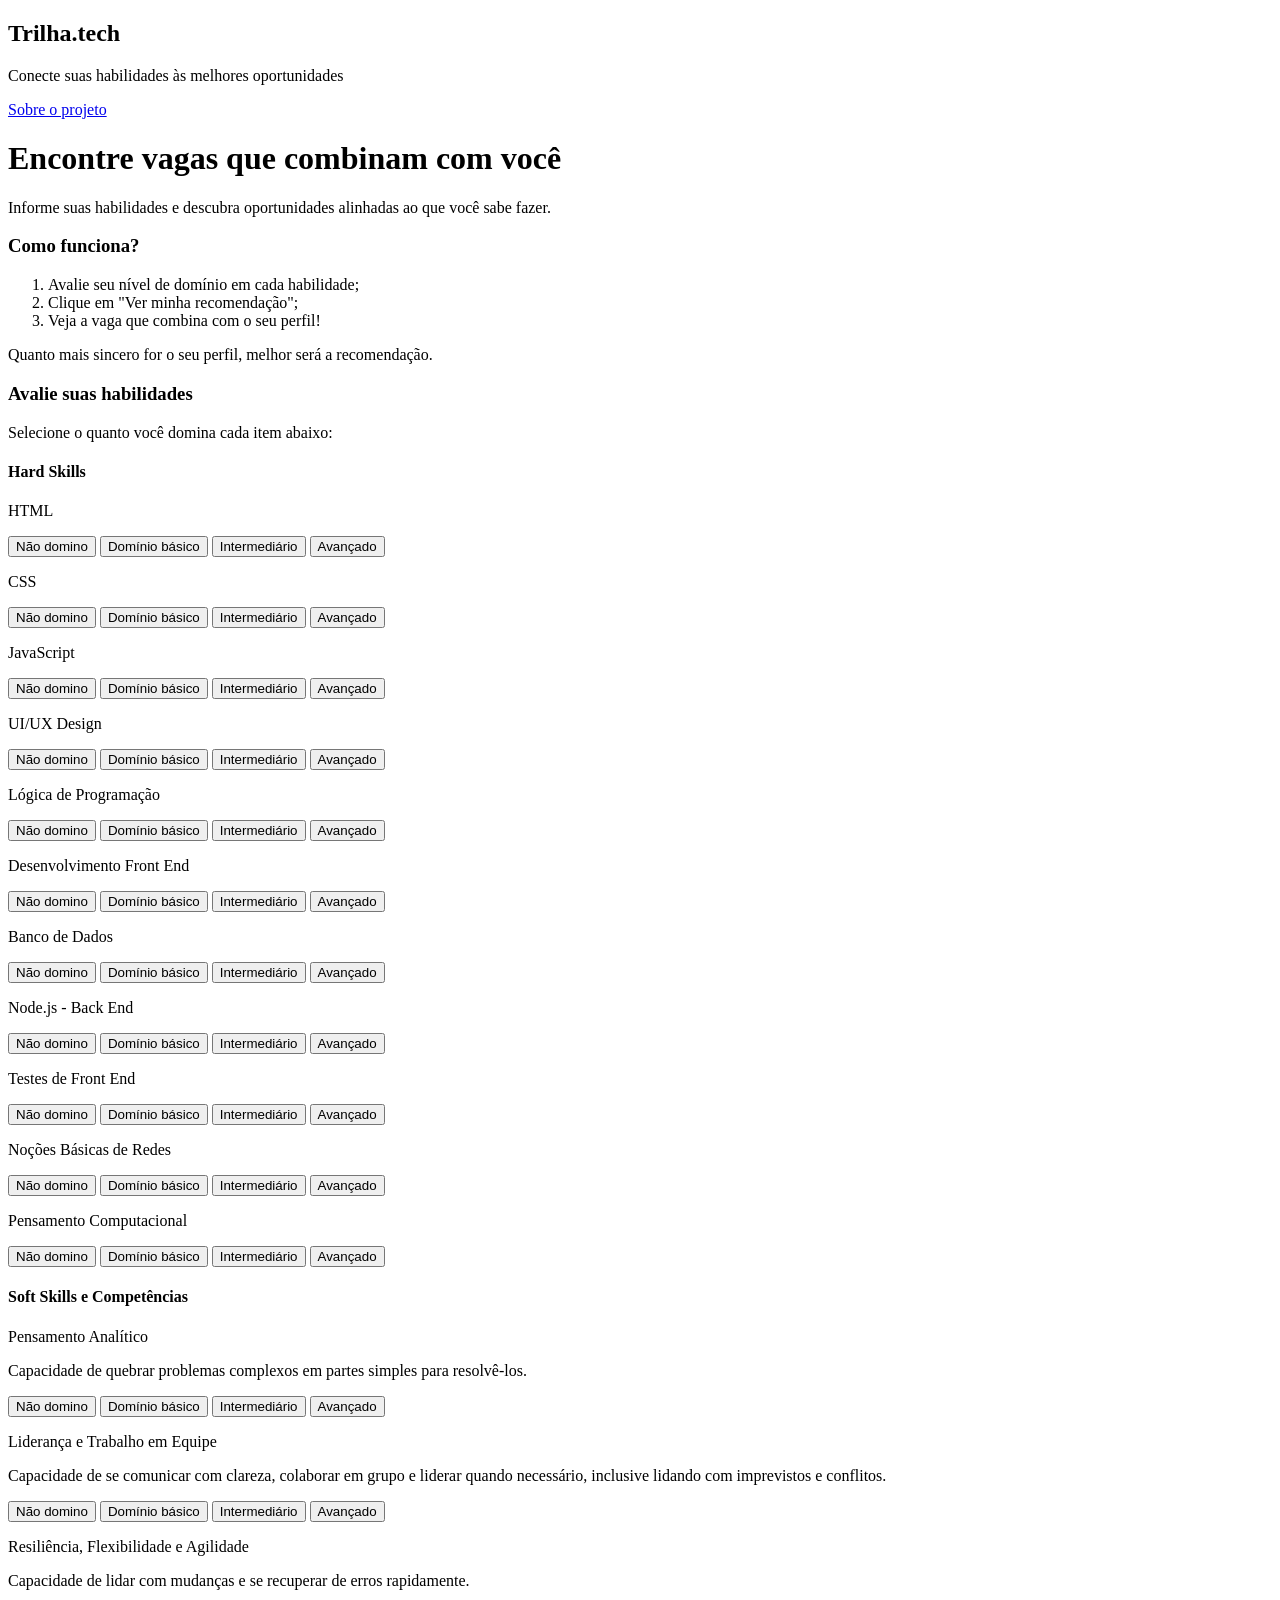
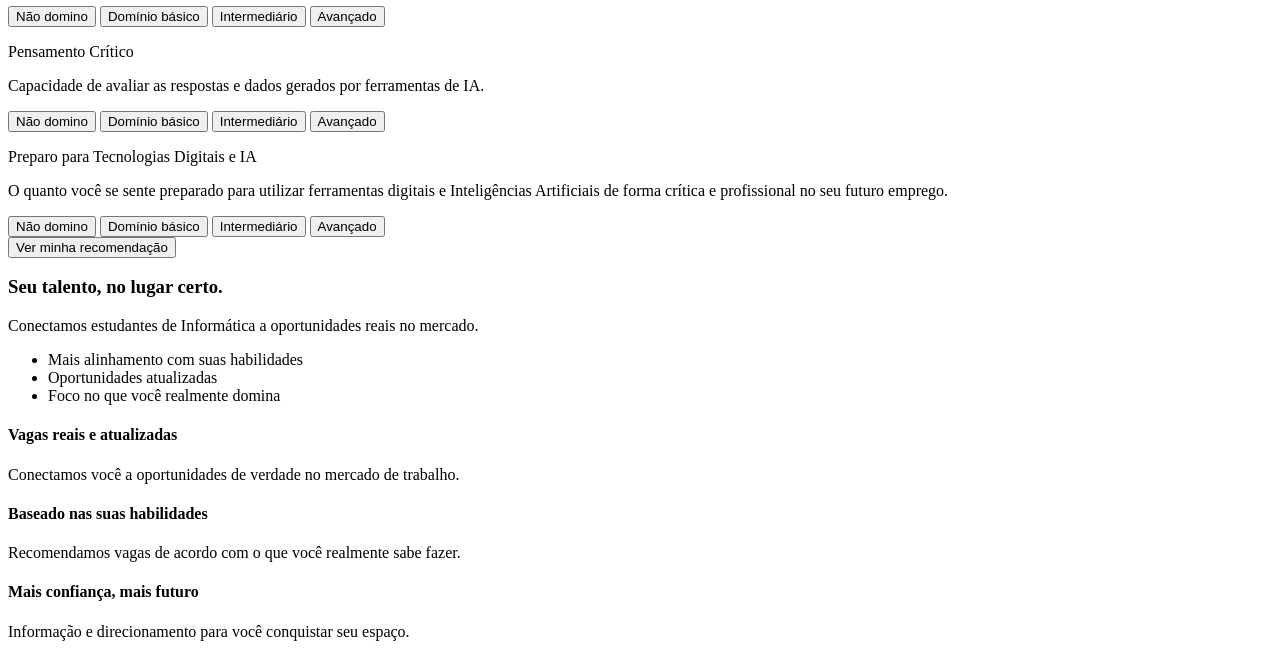
==== Projeto direcionamento de vagas/index.html @ 267cd9a7 "Estruturação da Página Web (Produto da Pesquisa)" ====
<!DOCTYPE html>
<html lang="pt-br">
<head>
  <meta charset="UTF-8">
  <meta name="viewport" content="width=device-width, initial-scale=1.0">
  <title>Trilha.tech - Encontre vagas que combinam com você</title>

  <!-- Fonte importada do Google Fonts (Poppins), usada em toda a página -->
  <link rel="preconnect" href="https://fonts.googleapis.com">
  <link href="https://fonts.googleapis.com/css2?family=Poppins:wght@400;500;600;700&display=swap" rel="stylesheet">

  <link rel="stylesheet" href="style.css">
</head>
<body>

  <!-- ===================== CABEÇALHO ===================== -->
  <header class="header">
    <div class="logo-area">
      <!-- IMAGEM: logo do Trilha.tech (ícone) vai aqui -->
      <div class="logo-placeholder"></div>
      <div class="logo-text">
        <h2 class="logo-title">Trilha.tech</h2>
        <p class="logo-subtitle">Conecte suas habilidades às melhores oportunidades</p>
      </div>
    </div>
    <a href="#" class="sobre-link">Sobre o projeto</a>
  </header>

  <!--
    ===================== CONTEÚDO PRINCIPAL =====================
    Todos os blocos abaixo (texto do hero, ilustração, "como funciona",
    card de habilidades e card lateral) ficam dentro do MESMO container
    flexível. Isso é o que permite reorganizar a posição de cada um
    (via CSS "order") separadamente para desktop, tablet e celular,
    sem precisar duplicar o HTML.
  -->
  <div class="conteudo-principal">

    <div class="hero-texto">
      <h1>Encontre vagas que <span class="destaque">combinam com você</span></h1>
      <p>Informe suas habilidades e descubra oportunidades alinhadas ao que você sabe fazer.</p>
    </div>

    <div class="hero-imagem">
      <!-- IMAGEM: ilustração principal (notebook + lupa) vai aqui -->
    </div>

    <div class="como-funciona">
      <h3>Como funciona?</h3>
      <ol>
        <li>Avalie seu nível de domínio em cada habilidade;</li>
        <li>Clique em "Ver minha recomendação";</li>
        <li>Veja a vaga que combina com o seu perfil!</li>
      </ol>
      <p class="como-funciona-dica">Quanto mais sincero for o seu perfil, melhor será a recomendação.</p>
    </div>

    <!-- Cartão grande com os formulários (fica fixo, só a lista de itens rola) -->
    <div class="skills-card">

      <!-- Cabeçalho do cartão: não rola -->
      <div class="skills-card-header">
        <h3>Avalie suas habilidades</h3>
        <p>Selecione o quanto você domina cada item abaixo:</p>
      </div>

      <!-- Lista de habilidades: essa área rola internamente -->
      <div class="skills-lista">

        <!-- ---------- HARD SKILLS ---------- -->
        <h4 class="grupo-titulo">Hard Skills</h4>

        <div class="skill-item">
          <p class="skill-nome">HTML</p>
          <div class="opcoes">
            <button class="opcao">Não domino</button>
            <button class="opcao">Domínio básico</button>
            <button class="opcao">Intermediário</button>
            <button class="opcao">Avançado</button>
          </div>
        </div>

        <div class="skill-item">
          <p class="skill-nome">CSS</p>
          <div class="opcoes">
            <button class="opcao">Não domino</button>
            <button class="opcao">Domínio básico</button>
            <button class="opcao">Intermediário</button>
            <button class="opcao">Avançado</button>
          </div>
        </div>

        <div class="skill-item">
          <p class="skill-nome">JavaScript</p>
          <div class="opcoes">
            <button class="opcao">Não domino</button>
            <button class="opcao">Domínio básico</button>
            <button class="opcao">Intermediário</button>
            <button class="opcao">Avançado</button>
          </div>
        </div>

        <div class="skill-item">
          <p class="skill-nome">UI/UX Design</p>
          <div class="opcoes">
            <button class="opcao">Não domino</button>
            <button class="opcao">Domínio básico</button>
            <button class="opcao">Intermediário</button>
            <button class="opcao">Avançado</button>
          </div>
        </div>

        <div class="skill-item">
          <p class="skill-nome">Lógica de Programação</p>
          <div class="opcoes">
            <button class="opcao">Não domino</button>
            <button class="opcao">Domínio básico</button>
            <button class="opcao">Intermediário</button>
            <button class="opcao">Avançado</button>
          </div>
        </div>

        <div class="skill-item">
          <p class="skill-nome">Desenvolvimento Front End</p>
          <div class="opcoes">
            <button class="opcao">Não domino</button>
            <button class="opcao">Domínio básico</button>
            <button class="opcao">Intermediário</button>
            <button class="opcao">Avançado</button>
          </div>
        </div>

        <div class="skill-item">
          <p class="skill-nome">Banco de Dados</p>
          <div class="opcoes">
            <button class="opcao">Não domino</button>
            <button class="opcao">Domínio básico</button>
            <button class="opcao">Intermediário</button>
            <button class="opcao">Avançado</button>
          </div>
        </div>

        <div class="skill-item">
          <p class="skill-nome">Node.js - Back End</p>
          <div class="opcoes">
            <button class="opcao">Não domino</button>
            <button class="opcao">Domínio básico</button>
            <button class="opcao">Intermediário</button>
            <button class="opcao">Avançado</button>
          </div>
        </div>

        <div class="skill-item">
          <p class="skill-nome">Testes de Front End</p>
          <div class="opcoes">
            <button class="opcao">Não domino</button>
            <button class="opcao">Domínio básico</button>
            <button class="opcao">Intermediário</button>
            <button class="opcao">Avançado</button>
          </div>
        </div>

        <div class="skill-item">
          <p class="skill-nome">Noções Básicas de Redes</p>
          <div class="opcoes">
            <button class="opcao">Não domino</button>
            <button class="opcao">Domínio básico</button>
            <button class="opcao">Intermediário</button>
            <button class="opcao">Avançado</button>
          </div>
        </div>

        <div class="skill-item">
          <p class="skill-nome">Pensamento Computacional</p>
          <div class="opcoes">
            <button class="opcao">Não domino</button>
            <button class="opcao">Domínio básico</button>
            <button class="opcao">Intermediário</button>
            <button class="opcao">Avançado</button>
          </div>
        </div>

        <!-- ---------- SOFT SKILLS / COMPETÊNCIAS ---------- -->
        <h4 class="grupo-titulo">Soft Skills e Competências</h4>

        <div class="skill-item">
          <p class="skill-nome">Pensamento Analítico</p>
          <p class="skill-descricao">Capacidade de quebrar problemas complexos em partes simples para resolvê-los.</p>
          <div class="opcoes">
            <button class="opcao">Não domino</button>
            <button class="opcao">Domínio básico</button>
            <button class="opcao">Intermediário</button>
            <button class="opcao">Avançado</button>
          </div>
        </div>

        <div class="skill-item">
          <p class="skill-nome">Liderança e Trabalho em Equipe</p>
          <p class="skill-descricao">Capacidade de se comunicar com clareza, colaborar em grupo e liderar quando necessário, inclusive lidando com imprevistos e conflitos.</p>
          <div class="opcoes">
            <button class="opcao">Não domino</button>
            <button class="opcao">Domínio básico</button>
            <button class="opcao">Intermediário</button>
            <button class="opcao">Avançado</button>
          </div>
        </div>

        <div class="skill-item">
          <p class="skill-nome">Resiliência, Flexibilidade e Agilidade</p>
          <p class="skill-descricao">Capacidade de lidar com mudanças e se recuperar de erros rapidamente.</p>
          <div class="opcoes">
            <button class="opcao">Não domino</button>
            <button class="opcao">Domínio básico</button>
            <button class="opcao">Intermediário</button>
            <button class="opcao">Avançado</button>
          </div>
        </div>

        <div class="skill-item">
          <p class="skill-nome">Pensamento Crítico</p>
          <p class="skill-descricao">Capacidade de avaliar as respostas e dados gerados por ferramentas de IA.</p>
          <div class="opcoes">
            <button class="opcao">Não domino</button>
            <button class="opcao">Domínio básico</button>
            <button class="opcao">Intermediário</button>
            <button class="opcao">Avançado</button>
          </div>
        </div>

        <div class="skill-item">
          <p class="skill-nome">Preparo para Tecnologias Digitais e IA</p>
          <p class="skill-descricao">O quanto você se sente preparado para utilizar ferramentas digitais e Inteligências Artificiais de forma crítica e profissional no seu futuro emprego.</p>
          <div class="opcoes">
            <button class="opcao">Não domino</button>
            <button class="opcao">Domínio básico</button>
            <button class="opcao">Intermediário</button>
            <button class="opcao">Avançado</button>
          </div>
        </div>

      </div>
      <!-- fim da lista rolável -->

      <!-- Rodapé do cartão: não rola, fica sempre visível -->
      <div class="skills-card-footer">
        <button class="botao-principal">Ver minha recomendação</button>
      </div>

    </div>
    <!-- fim do skills-card -->

    <!-- Cartão lateral (fica ao lado do formulário) -->
    <div class="destaque-lateral">
      <!-- IMAGEM: ícone de alvo/foguete vai aqui -->
      <div class="icone-placeholder"></div>
      <h3>Seu talento, no lugar certo.</h3>
      <p>Conectamos estudantes de Informática a oportunidades reais no mercado.</p>
      <ul class="lista-check">
        <li>Mais alinhamento com suas habilidades</li>
        <li>Oportunidades atualizadas</li>
        <li>Foco no que você realmente domina</li>
      </ul>
    </div>

  </div>
  <!-- fim do conteúdo principal -->

  <!-- ===================== SEÇÕES DE RODAPÉ (edite os textos como quiser) ===================== -->
  <section class="informacoes">

    <div class="info-item">
      <!-- IMAGEM: ícone de maleta/vaga vai aqui -->
      <div class="icone-placeholder"></div>
      <h4>Vagas reais e atualizadas</h4>
      <p>Conectamos você a oportunidades de verdade no mercado de trabalho.</p>
    </div>

    <div class="info-item">
      <!-- IMAGEM: ícone de alvo vai aqui -->
      <div class="icone-placeholder"></div>
      <h4>Baseado nas suas habilidades</h4>
      <p>Recomendamos vagas de acordo com o que você realmente sabe fazer.</p>
    </div>

    <div class="info-item">
      <!-- IMAGEM: ícone de gráfico/crescimento vai aqui -->
      <div class="icone-placeholder"></div>
      <h4>Mais confiança, mais futuro</h4>
      <p>Informação e direcionamento para você conquistar seu espaço.</p>
    </div>

  </section>

</body>
</html>
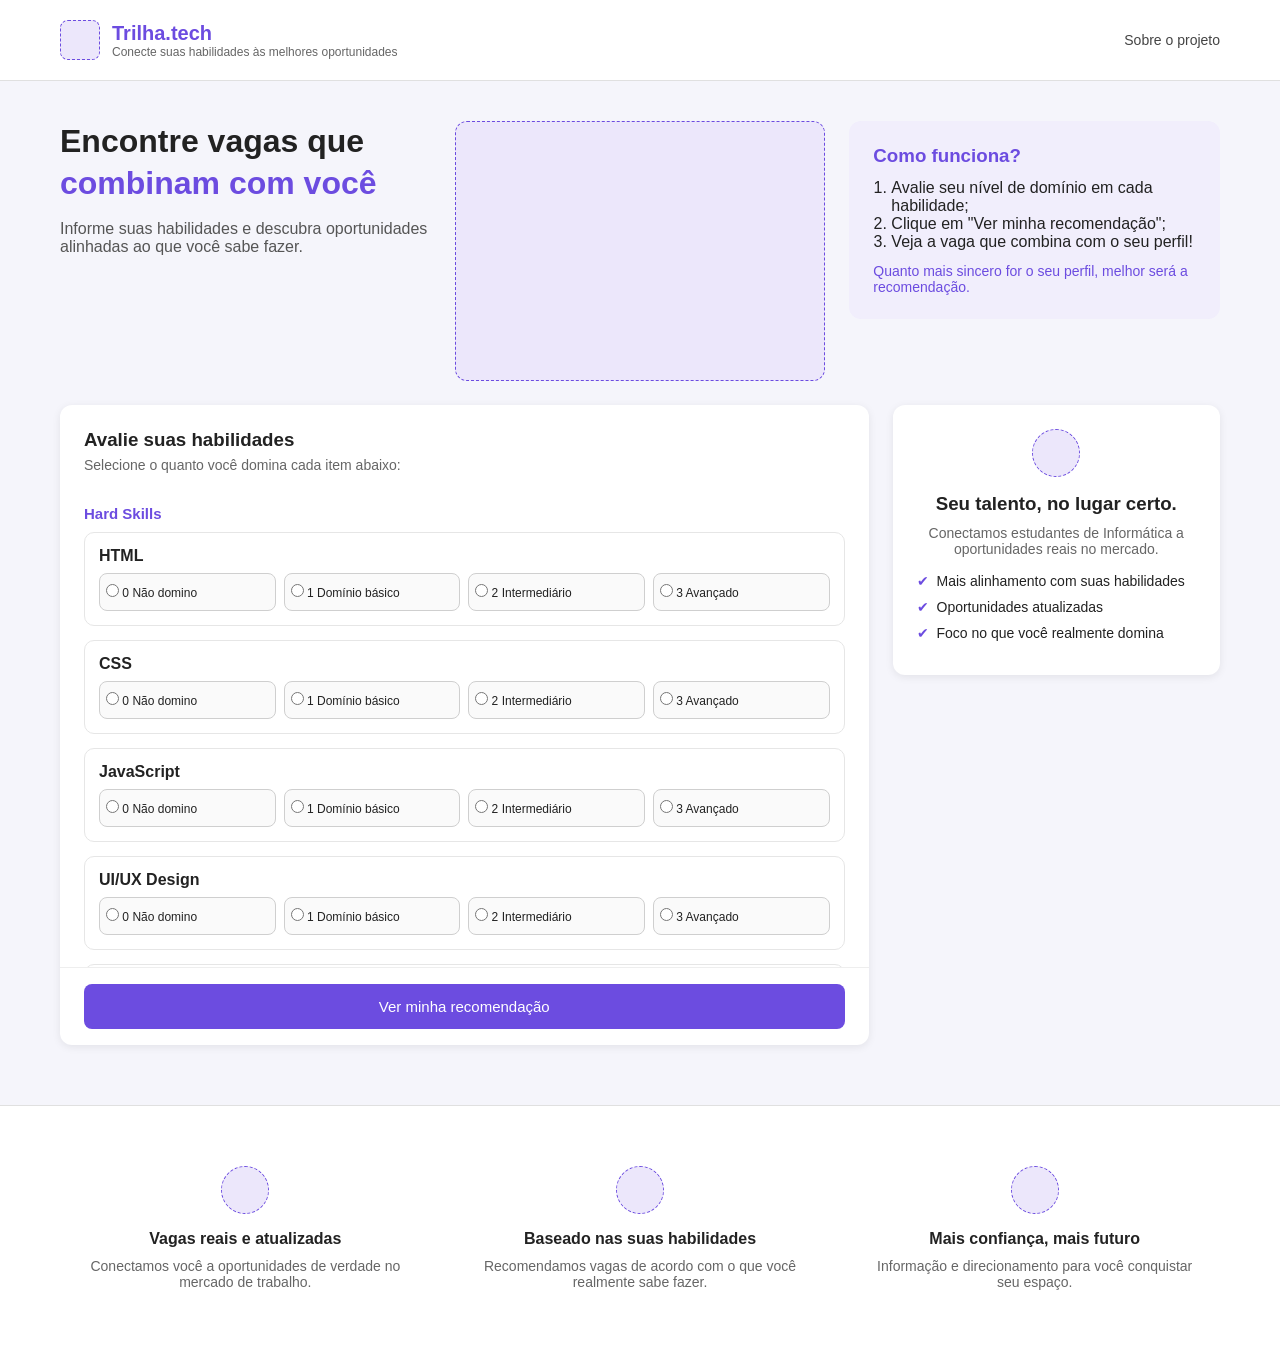
==== commit 6bbf69bb: "Atualização do escopo da página (index.html)" ====
--- a/Projeto direcionamento de vagas/index.html
+++ b/Projeto direcionamento de vagas/index.html
@@ -65,7 +65,7 @@
       </div>
 
       <!-- Lista de habilidades: essa área rola internamente -->
-      <div class="skills-lista">
+      <div class="skills-lista" id="skills-lista">
 
         <!-- ---------- HARD SKILLS ---------- -->
         <h4 class="grupo-titulo">Hard Skills</h4>
@@ -73,110 +73,286 @@
         <div class="skill-item">
           <p class="skill-nome">HTML</p>
           <div class="opcoes">
-            <button class="opcao">Não domino</button>
-            <button class="opcao">Domínio básico</button>
-            <button class="opcao">Intermediário</button>
-            <button class="opcao">Avançado</button>
+            <label class="opcao">
+              <input type="radio" name="skill-1-html" value="0">
+              <span class="opcao-numero">0</span>
+              <span class="opcao-label">Não domino</span>
+            </label>
+            <label class="opcao">
+              <input type="radio" name="skill-1-html" value="1">
+              <span class="opcao-numero">1</span>
+              <span class="opcao-label">Domínio básico</span>
+            </label>
+            <label class="opcao">
+              <input type="radio" name="skill-1-html" value="2">
+              <span class="opcao-numero">2</span>
+              <span class="opcao-label">Intermediário</span>
+            </label>
+            <label class="opcao">
+              <input type="radio" name="skill-1-html" value="3">
+              <span class="opcao-numero">3</span>
+              <span class="opcao-label">Avançado</span>
+            </label>
           </div>
         </div>
 
         <div class="skill-item">
           <p class="skill-nome">CSS</p>
           <div class="opcoes">
-            <button class="opcao">Não domino</button>
-            <button class="opcao">Domínio básico</button>
-            <button class="opcao">Intermediário</button>
-            <button class="opcao">Avançado</button>
+            <label class="opcao">
+              <input type="radio" name="skill-2-css" value="0">
+              <span class="opcao-numero">0</span>
+              <span class="opcao-label">Não domino</span>
+            </label>
+            <label class="opcao">
+              <input type="radio" name="skill-2-css" value="1">
+              <span class="opcao-numero">1</span>
+              <span class="opcao-label">Domínio básico</span>
+            </label>
+            <label class="opcao">
+              <input type="radio" name="skill-2-css" value="2">
+              <span class="opcao-numero">2</span>
+              <span class="opcao-label">Intermediário</span>
+            </label>
+            <label class="opcao">
+              <input type="radio" name="skill-2-css" value="3">
+              <span class="opcao-numero">3</span>
+              <span class="opcao-label">Avançado</span>
+            </label>
           </div>
         </div>
 
         <div class="skill-item">
           <p class="skill-nome">JavaScript</p>
           <div class="opcoes">
-            <button class="opcao">Não domino</button>
-            <button class="opcao">Domínio básico</button>
-            <button class="opcao">Intermediário</button>
-            <button class="opcao">Avançado</button>
+            <label class="opcao">
+              <input type="radio" name="skill-3-javascript" value="0">
+              <span class="opcao-numero">0</span>
+              <span class="opcao-label">Não domino</span>
+            </label>
+            <label class="opcao">
+              <input type="radio" name="skill-3-javascript" value="1">
+              <span class="opcao-numero">1</span>
+              <span class="opcao-label">Domínio básico</span>
+            </label>
+            <label class="opcao">
+              <input type="radio" name="skill-3-javascript" value="2">
+              <span class="opcao-numero">2</span>
+              <span class="opcao-label">Intermediário</span>
+            </label>
+            <label class="opcao">
+              <input type="radio" name="skill-3-javascript" value="3">
+              <span class="opcao-numero">3</span>
+              <span class="opcao-label">Avançado</span>
+            </label>
           </div>
         </div>
 
         <div class="skill-item">
           <p class="skill-nome">UI/UX Design</p>
           <div class="opcoes">
-            <button class="opcao">Não domino</button>
-            <button class="opcao">Domínio básico</button>
-            <button class="opcao">Intermediário</button>
-            <button class="opcao">Avançado</button>
+            <label class="opcao">
+              <input type="radio" name="skill-4-ui-ux-design" value="0">
+              <span class="opcao-numero">0</span>
+              <span class="opcao-label">Não domino</span>
+            </label>
+            <label class="opcao">
+              <input type="radio" name="skill-4-ui-ux-design" value="1">
+              <span class="opcao-numero">1</span>
+              <span class="opcao-label">Domínio básico</span>
+            </label>
+            <label class="opcao">
+              <input type="radio" name="skill-4-ui-ux-design" value="2">
+              <span class="opcao-numero">2</span>
+              <span class="opcao-label">Intermediário</span>
+            </label>
+            <label class="opcao">
+              <input type="radio" name="skill-4-ui-ux-design" value="3">
+              <span class="opcao-numero">3</span>
+              <span class="opcao-label">Avançado</span>
+            </label>
           </div>
         </div>
 
         <div class="skill-item">
           <p class="skill-nome">Lógica de Programação</p>
           <div class="opcoes">
-            <button class="opcao">Não domino</button>
-            <button class="opcao">Domínio básico</button>
-            <button class="opcao">Intermediário</button>
-            <button class="opcao">Avançado</button>
+            <label class="opcao">
+              <input type="radio" name="skill-5-l-gica-de-programa-o" value="0">
+              <span class="opcao-numero">0</span>
+              <span class="opcao-label">Não domino</span>
+            </label>
+            <label class="opcao">
+              <input type="radio" name="skill-5-l-gica-de-programa-o" value="1">
+              <span class="opcao-numero">1</span>
+              <span class="opcao-label">Domínio básico</span>
+            </label>
+            <label class="opcao">
+              <input type="radio" name="skill-5-l-gica-de-programa-o" value="2">
+              <span class="opcao-numero">2</span>
+              <span class="opcao-label">Intermediário</span>
+            </label>
+            <label class="opcao">
+              <input type="radio" name="skill-5-l-gica-de-programa-o" value="3">
+              <span class="opcao-numero">3</span>
+              <span class="opcao-label">Avançado</span>
+            </label>
           </div>
         </div>
 
         <div class="skill-item">
           <p class="skill-nome">Desenvolvimento Front End</p>
           <div class="opcoes">
-            <button class="opcao">Não domino</button>
-            <button class="opcao">Domínio básico</button>
-            <button class="opcao">Intermediário</button>
-            <button class="opcao">Avançado</button>
+            <label class="opcao">
+              <input type="radio" name="skill-6-desenvolvimento-front-end" value="0">
+              <span class="opcao-numero">0</span>
+              <span class="opcao-label">Não domino</span>
+            </label>
+            <label class="opcao">
+              <input type="radio" name="skill-6-desenvolvimento-front-end" value="1">
+              <span class="opcao-numero">1</span>
+              <span class="opcao-label">Domínio básico</span>
+            </label>
+            <label class="opcao">
+              <input type="radio" name="skill-6-desenvolvimento-front-end" value="2">
+              <span class="opcao-numero">2</span>
+              <span class="opcao-label">Intermediário</span>
+            </label>
+            <label class="opcao">
+              <input type="radio" name="skill-6-desenvolvimento-front-end" value="3">
+              <span class="opcao-numero">3</span>
+              <span class="opcao-label">Avançado</span>
+            </label>
           </div>
         </div>
 
         <div class="skill-item">
           <p class="skill-nome">Banco de Dados</p>
           <div class="opcoes">
-            <button class="opcao">Não domino</button>
-            <button class="opcao">Domínio básico</button>
-            <button class="opcao">Intermediário</button>
-            <button class="opcao">Avançado</button>
+            <label class="opcao">
+              <input type="radio" name="skill-7-banco-de-dados" value="0">
+              <span class="opcao-numero">0</span>
+              <span class="opcao-label">Não domino</span>
+            </label>
+            <label class="opcao">
+              <input type="radio" name="skill-7-banco-de-dados" value="1">
+              <span class="opcao-numero">1</span>
+              <span class="opcao-label">Domínio básico</span>
+            </label>
+            <label class="opcao">
+              <input type="radio" name="skill-7-banco-de-dados" value="2">
+              <span class="opcao-numero">2</span>
+              <span class="opcao-label">Intermediário</span>
+            </label>
+            <label class="opcao">
+              <input type="radio" name="skill-7-banco-de-dados" value="3">
+              <span class="opcao-numero">3</span>
+              <span class="opcao-label">Avançado</span>
+            </label>
           </div>
         </div>
 
         <div class="skill-item">
           <p class="skill-nome">Node.js - Back End</p>
           <div class="opcoes">
-            <button class="opcao">Não domino</button>
-            <button class="opcao">Domínio básico</button>
-            <button class="opcao">Intermediário</button>
-            <button class="opcao">Avançado</button>
+            <label class="opcao">
+              <input type="radio" name="skill-8-node-js-back-end" value="0">
+              <span class="opcao-numero">0</span>
+              <span class="opcao-label">Não domino</span>
+            </label>
+            <label class="opcao">
+              <input type="radio" name="skill-8-node-js-back-end" value="1">
+              <span class="opcao-numero">1</span>
+              <span class="opcao-label">Domínio básico</span>
+            </label>
+            <label class="opcao">
+              <input type="radio" name="skill-8-node-js-back-end" value="2">
+              <span class="opcao-numero">2</span>
+              <span class="opcao-label">Intermediário</span>
+            </label>
+            <label class="opcao">
+              <input type="radio" name="skill-8-node-js-back-end" value="3">
+              <span class="opcao-numero">3</span>
+              <span class="opcao-label">Avançado</span>
+            </label>
           </div>
         </div>
 
         <div class="skill-item">
           <p class="skill-nome">Testes de Front End</p>
           <div class="opcoes">
-            <button class="opcao">Não domino</button>
-            <button class="opcao">Domínio básico</button>
-            <button class="opcao">Intermediário</button>
-            <button class="opcao">Avançado</button>
+            <label class="opcao">
+              <input type="radio" name="skill-9-testes-de-front-end" value="0">
+              <span class="opcao-numero">0</span>
+              <span class="opcao-label">Não domino</span>
+            </label>
+            <label class="opcao">
+              <input type="radio" name="skill-9-testes-de-front-end" value="1">
+              <span class="opcao-numero">1</span>
+              <span class="opcao-label">Domínio básico</span>
+            </label>
+            <label class="opcao">
+              <input type="radio" name="skill-9-testes-de-front-end" value="2">
+              <span class="opcao-numero">2</span>
+              <span class="opcao-label">Intermediário</span>
+            </label>
+            <label class="opcao">
+              <input type="radio" name="skill-9-testes-de-front-end" value="3">
+              <span class="opcao-numero">3</span>
+              <span class="opcao-label">Avançado</span>
+            </label>
           </div>
         </div>
 
         <div class="skill-item">
           <p class="skill-nome">Noções Básicas de Redes</p>
           <div class="opcoes">
-            <button class="opcao">Não domino</button>
-            <button class="opcao">Domínio básico</button>
-            <button class="opcao">Intermediário</button>
-            <button class="opcao">Avançado</button>
+            <label class="opcao">
+              <input type="radio" name="skill-10-no-es-b-sicas-de-redes" value="0">
+              <span class="opcao-numero">0</span>
+              <span class="opcao-label">Não domino</span>
+            </label>
+            <label class="opcao">
+              <input type="radio" name="skill-10-no-es-b-sicas-de-redes" value="1">
+              <span class="opcao-numero">1</span>
+              <span class="opcao-label">Domínio básico</span>
+            </label>
+            <label class="opcao">
+              <input type="radio" name="skill-10-no-es-b-sicas-de-redes" value="2">
+              <span class="opcao-numero">2</span>
+              <span class="opcao-label">Intermediário</span>
+            </label>
+            <label class="opcao">
+              <input type="radio" name="skill-10-no-es-b-sicas-de-redes" value="3">
+              <span class="opcao-numero">3</span>
+              <span class="opcao-label">Avançado</span>
+            </label>
           </div>
         </div>
 
         <div class="skill-item">
           <p class="skill-nome">Pensamento Computacional</p>
           <div class="opcoes">
-            <button class="opcao">Não domino</button>
-            <button class="opcao">Domínio básico</button>
-            <button class="opcao">Intermediário</button>
-            <button class="opcao">Avançado</button>
+            <label class="opcao">
+              <input type="radio" name="skill-11-pensamento-computacional" value="0">
+              <span class="opcao-numero">0</span>
+              <span class="opcao-label">Não domino</span>
+            </label>
+            <label class="opcao">
+              <input type="radio" name="skill-11-pensamento-computacional" value="1">
+              <span class="opcao-numero">1</span>
+              <span class="opcao-label">Domínio básico</span>
+            </label>
+            <label class="opcao">
+              <input type="radio" name="skill-11-pensamento-computacional" value="2">
+              <span class="opcao-numero">2</span>
+              <span class="opcao-label">Intermediário</span>
+            </label>
+            <label class="opcao">
+              <input type="radio" name="skill-11-pensamento-computacional" value="3">
+              <span class="opcao-numero">3</span>
+              <span class="opcao-label">Avançado</span>
+            </label>
           </div>
         </div>
 
@@ -187,10 +363,26 @@
           <p class="skill-nome">Pensamento Analítico</p>
           <p class="skill-descricao">Capacidade de quebrar problemas complexos em partes simples para resolvê-los.</p>
           <div class="opcoes">
-            <button class="opcao">Não domino</button>
-            <button class="opcao">Domínio básico</button>
-            <button class="opcao">Intermediário</button>
-            <button class="opcao">Avançado</button>
+            <label class="opcao">
+              <input type="radio" name="skill-101-pensamento-anal-tico" value="0">
+              <span class="opcao-numero">0</span>
+              <span class="opcao-label">Não domino</span>
+            </label>
+            <label class="opcao">
+              <input type="radio" name="skill-101-pensamento-anal-tico" value="1">
+              <span class="opcao-numero">1</span>
+              <span class="opcao-label">Domínio básico</span>
+            </label>
+            <label class="opcao">
+              <input type="radio" name="skill-101-pensamento-anal-tico" value="2">
+              <span class="opcao-numero">2</span>
+              <span class="opcao-label">Intermediário</span>
+            </label>
+            <label class="opcao">
+              <input type="radio" name="skill-101-pensamento-anal-tico" value="3">
+              <span class="opcao-numero">3</span>
+              <span class="opcao-label">Avançado</span>
+            </label>
           </div>
         </div>
 
@@ -198,10 +390,26 @@
           <p class="skill-nome">Liderança e Trabalho em Equipe</p>
           <p class="skill-descricao">Capacidade de se comunicar com clareza, colaborar em grupo e liderar quando necessário, inclusive lidando com imprevistos e conflitos.</p>
           <div class="opcoes">
-            <button class="opcao">Não domino</button>
-            <button class="opcao">Domínio básico</button>
-            <button class="opcao">Intermediário</button>
-            <button class="opcao">Avançado</button>
+            <label class="opcao">
+              <input type="radio" name="skill-102-lideran-a-e-trabalho-em-equipe" value="0">
+              <span class="opcao-numero">0</span>
+              <span class="opcao-label">Não domino</span>
+            </label>
+            <label class="opcao">
+              <input type="radio" name="skill-102-lideran-a-e-trabalho-em-equipe" value="1">
+              <span class="opcao-numero">1</span>
+              <span class="opcao-label">Domínio básico</span>
+            </label>
+            <label class="opcao">
+              <input type="radio" name="skill-102-lideran-a-e-trabalho-em-equipe" value="2">
+              <span class="opcao-numero">2</span>
+              <span class="opcao-label">Intermediário</span>
+            </label>
+            <label class="opcao">
+              <input type="radio" name="skill-102-lideran-a-e-trabalho-em-equipe" value="3">
+              <span class="opcao-numero">3</span>
+              <span class="opcao-label">Avançado</span>
+            </label>
           </div>
         </div>
 
@@ -209,10 +417,26 @@
           <p class="skill-nome">Resiliência, Flexibilidade e Agilidade</p>
           <p class="skill-descricao">Capacidade de lidar com mudanças e se recuperar de erros rapidamente.</p>
           <div class="opcoes">
-            <button class="opcao">Não domino</button>
-            <button class="opcao">Domínio básico</button>
-            <button class="opcao">Intermediário</button>
-            <button class="opcao">Avançado</button>
+            <label class="opcao">
+              <input type="radio" name="skill-103-resili-ncia-flexibilidade-e-agilidade" value="0">
+              <span class="opcao-numero">0</span>
+              <span class="opcao-label">Não domino</span>
+            </label>
+            <label class="opcao">
+              <input type="radio" name="skill-103-resili-ncia-flexibilidade-e-agilidade" value="1">
+              <span class="opcao-numero">1</span>
+              <span class="opcao-label">Domínio básico</span>
+            </label>
+            <label class="opcao">
+              <input type="radio" name="skill-103-resili-ncia-flexibilidade-e-agilidade" value="2">
+              <span class="opcao-numero">2</span>
+              <span class="opcao-label">Intermediário</span>
+            </label>
+            <label class="opcao">
+              <input type="radio" name="skill-103-resili-ncia-flexibilidade-e-agilidade" value="3">
+              <span class="opcao-numero">3</span>
+              <span class="opcao-label">Avançado</span>
+            </label>
           </div>
         </div>
 
@@ -220,10 +444,26 @@
           <p class="skill-nome">Pensamento Crítico</p>
           <p class="skill-descricao">Capacidade de avaliar as respostas e dados gerados por ferramentas de IA.</p>
           <div class="opcoes">
-            <button class="opcao">Não domino</button>
-            <button class="opcao">Domínio básico</button>
-            <button class="opcao">Intermediário</button>
-            <button class="opcao">Avançado</button>
+            <label class="opcao">
+              <input type="radio" name="skill-104-pensamento-cr-tico" value="0">
+              <span class="opcao-numero">0</span>
+              <span class="opcao-label">Não domino</span>
+            </label>
+            <label class="opcao">
+              <input type="radio" name="skill-104-pensamento-cr-tico" value="1">
+              <span class="opcao-numero">1</span>
+              <span class="opcao-label">Domínio básico</span>
+            </label>
+            <label class="opcao">
+              <input type="radio" name="skill-104-pensamento-cr-tico" value="2">
+              <span class="opcao-numero">2</span>
+              <span class="opcao-label">Intermediário</span>
+            </label>
+            <label class="opcao">
+              <input type="radio" name="skill-104-pensamento-cr-tico" value="3">
+              <span class="opcao-numero">3</span>
+              <span class="opcao-label">Avançado</span>
+            </label>
           </div>
         </div>
 
@@ -231,10 +471,26 @@
           <p class="skill-nome">Preparo para Tecnologias Digitais e IA</p>
           <p class="skill-descricao">O quanto você se sente preparado para utilizar ferramentas digitais e Inteligências Artificiais de forma crítica e profissional no seu futuro emprego.</p>
           <div class="opcoes">
-            <button class="opcao">Não domino</button>
-            <button class="opcao">Domínio básico</button>
-            <button class="opcao">Intermediário</button>
-            <button class="opcao">Avançado</button>
+            <label class="opcao">
+              <input type="radio" name="skill-105-preparo-para-tecnologias-digitais-e-ia" value="0">
+              <span class="opcao-numero">0</span>
+              <span class="opcao-label">Nada preparado</span>
+            </label>
+            <label class="opcao">
+              <input type="radio" name="skill-105-preparo-para-tecnologias-digitais-e-ia" value="1">
+              <span class="opcao-numero">1</span>
+              <span class="opcao-label">Pouco preparado</span>
+            </label>
+            <label class="opcao">
+              <input type="radio" name="skill-105-preparo-para-tecnologias-digitais-e-ia" value="2">
+              <span class="opcao-numero">2</span>
+              <span class="opcao-label">Parcialmente preparado</span>
+            </label>
+            <label class="opcao">
+              <input type="radio" name="skill-105-preparo-para-tecnologias-digitais-e-ia" value="3">
+              <span class="opcao-numero">3</span>
+              <span class="opcao-label">Totalmente preparado</span>
+            </label>
           </div>
         </div>
 
@@ -243,7 +499,7 @@
 
       <!-- Rodapé do cartão: não rola, fica sempre visível -->
       <div class="skills-card-footer">
-        <button class="botao-principal">Ver minha recomendação</button>
+        <button class="botao-principal" id="botao-recomendacao">Ver minha recomendação</button>
       </div>
 
     </div>
@@ -291,5 +547,6 @@
 
   </section>
 
+  <script src="script.js"></script>
 </body>
 </html>
--- a/Projeto direcionamento de vagas/style.css
+++ b/Projeto direcionamento de vagas/style.css
@@ -0,0 +1,408 @@
+/* ===================== RESET BÁSICO ===================== */
+* {
+  margin: 0;
+  padding: 0;
+  box-sizing: border-box;
+}
+
+body {
+  font-family: 'Poppins', Arial, Helvetica, sans-serif;
+  background-color: #f5f5fb;
+  color: #222222;
+}
+
+/* ===================== CABEÇALHO ===================== */
+.header {
+  display: flex;
+  justify-content: space-between;
+  align-items: center;
+  padding: 20px 60px;
+  background-color: #ffffff;
+  border-bottom: 1px solid #e0e0e0;
+}
+
+.logo-area {
+  display: flex;
+  align-items: center;
+  gap: 12px;
+}
+
+/* Espaço reservado para a logo (imagem entra depois) */
+.logo-placeholder {
+  width: 40px;
+  height: 40px;
+  background-color: #ece7fb;
+  border: 1px dashed #6c4ce0;
+  border-radius: 8px;
+}
+
+.logo-title {
+  color: #6c4ce0;
+  font-size: 20px;
+}
+
+.logo-subtitle {
+  font-size: 12px;
+  color: #666666;
+}
+
+.sobre-link {
+  text-decoration: none;
+  color: #444444;
+  font-size: 14px;
+}
+
+/* =====================================================================
+   CONTEÚDO PRINCIPAL
+   Um único container flexível com "flex-wrap: wrap" que junta o hero
+   (texto, ilustração, "como funciona") e a área de avaliação (card de
+   habilidades + card lateral). O "order" de cada bloco muda em cada
+   media query lá embaixo, pra reorganizar a página sem duplicar HTML.
+   ===================================================================== */
+.conteudo-principal {
+  display: flex;
+  flex-wrap: wrap;
+  gap: 24px;
+  padding: 40px 60px 60px 60px;
+  align-items: flex-start;
+}
+
+/* ---- Linha 1 (hero): texto, ilustração e "como funciona" ---- */
+.hero-texto {
+  flex: 1 1 28%;
+  order: 1;
+}
+
+.hero-texto h1 {
+  font-size: 32px;
+  margin-bottom: 16px;
+  line-height: 1.3;
+}
+
+.destaque {
+  color: #6c4ce0;
+}
+
+.hero-texto p {
+  font-size: 16px;
+  color: #555555;
+}
+
+/* Espaço reservado para a ilustração do hero */
+.hero-imagem {
+  flex: 1 1 28%;
+  order: 2;
+  height: 260px;
+  background-color: #ece7fb;
+  border: 1px dashed #6c4ce0;
+  border-radius: 12px;
+}
+
+.como-funciona {
+  flex: 1 1 28%;
+  order: 3;
+  background-color: #f1eefc;
+  padding: 24px;
+  border-radius: 12px;
+}
+
+.como-funciona h3 {
+  color: #6c4ce0;
+  margin-bottom: 12px;
+}
+
+.como-funciona ol {
+  margin-left: 18px;
+  margin-bottom: 12px;
+}
+
+.como-funciona-dica {
+  color: #6c4ce0;
+  font-size: 14px;
+}
+
+/* ---- Linha 2 (avaliação): card de habilidades + card lateral ---- */
+
+/* Cartão grande do formulário: tamanho fixo, não cresce com o conteúdo.
+   Essa altura fixa + "overflow: hidden" é o que mantém o card parado
+   no lugar em QUALQUER tamanho de tela — só a lista de itens rola. */
+.skills-card {
+  flex: 3 1 60%;
+  order: 4;
+  background-color: #ffffff;
+  border-radius: 12px;
+  box-shadow: 0 2px 8px rgba(0, 0, 0, 0.08);
+  height: 640px;
+  display: flex;
+  flex-direction: column;
+  overflow: hidden;
+}
+
+.skills-card-header {
+  padding: 24px 24px 12px 24px;
+}
+
+.skills-card-header h3 {
+  margin-bottom: 6px;
+}
+
+.skills-card-header p {
+  font-size: 14px;
+  color: #666666;
+}
+
+/* Essa é a parte que rola: fica dentro do cartão, mas o cartão não se move */
+.skills-lista {
+  flex: 1;
+  overflow-y: auto;
+  padding: 0 24px;
+}
+
+.grupo-titulo {
+  color: #6c4ce0;
+  margin-top: 20px;
+  margin-bottom: 10px;
+  font-size: 15px;
+}
+
+.skill-item {
+  border: 1px solid #e6e6e6;
+  border-radius: 10px;
+  padding: 14px;
+  margin-bottom: 14px;
+}
+
+.skill-nome {
+  font-weight: bold;
+  margin-bottom: 4px;
+}
+
+.skill-descricao {
+  font-size: 13px;
+  color: #666666;
+  margin-bottom: 10px;
+}
+
+.opcoes {
+  display: flex;
+  gap: 8px;
+  flex-wrap: wrap;
+  margin-top: 8px;
+}
+
+.opcao {
+  flex: 1;
+  min-width: 110px;
+  padding: 10px 6px;
+  border: 1px solid #cfcfcf;
+  border-radius: 8px;
+  background-color: #fafafa;
+  font-size: 12px;
+  cursor: pointer;
+}
+
+.opcao:hover {
+  border-color: #6c4ce0;
+  background-color: #f1eefc;
+}
+
+/* Rodapé do cartão: fica sempre visível, fora da área que rola */
+.skills-card-footer {
+  padding: 16px 24px;
+  border-top: 1px solid #eeeeee;
+}
+
+.botao-principal {
+  width: 100%;
+  padding: 14px;
+  background-color: #6c4ce0;
+  color: #ffffff;
+  border: none;
+  border-radius: 8px;
+  font-size: 15px;
+  cursor: pointer;
+}
+
+.botao-principal:hover {
+  background-color: #5a3cc9;
+}
+
+/* Cartão lateral ao lado do formulário */
+.destaque-lateral {
+  flex: 1 1 25%;
+  order: 5;
+  background-color: #ffffff;
+  border-radius: 12px;
+  box-shadow: 0 2px 8px rgba(0, 0, 0, 0.08);
+  padding: 24px;
+  text-align: center;
+}
+
+/* Espaço reservado para ícones (imagem entra depois) */
+.icone-placeholder {
+  width: 48px;
+  height: 48px;
+  background-color: #ece7fb;
+  border: 1px dashed #6c4ce0;
+  border-radius: 50%;
+  margin: 0 auto 16px auto;
+}
+
+.destaque-lateral h3 {
+  margin-bottom: 10px;
+}
+
+.destaque-lateral p {
+  font-size: 14px;
+  color: #666666;
+  margin-bottom: 16px;
+}
+
+.lista-check {
+  list-style: none;
+  text-align: left;
+}
+
+.lista-check li {
+  font-size: 14px;
+  margin-bottom: 10px;
+  padding-left: 20px;
+  position: relative;
+}
+
+.lista-check li::before {
+  content: "✔";
+  color: #6c4ce0;
+  position: absolute;
+  left: 0;
+}
+
+/* ===================== SEÇÕES DE RODAPÉ ===================== */
+.informacoes {
+  display: flex;
+  justify-content: space-around;
+  gap: 24px;
+  padding: 40px 60px;
+  background-color: #ffffff;
+  border-top: 1px solid #e0e0e0;
+}
+
+.info-item {
+  flex: 1;
+  text-align: center;
+  padding: 20px;
+}
+
+.info-item h4 {
+  min-height: 20px;
+  margin-bottom: 8px;
+}
+
+.info-item p {
+  min-height: 16px;
+  font-size: 14px;
+  color: #666666;
+}
+
+/* =====================================================================
+   RESPONSIVIDADE - TABLET
+   Baixa de 60px pra 30px de espaçamento nas laterais. O "como funciona"
+   some daqui (reaparece só no celular, embaixo do formulário).
+   O card de habilidades continua com a mesma altura fixa e rolagem
+   interna do desktop.
+   ===================================================================== */
+@media (max-width: 1024px) {
+
+  .header {
+    padding: 20px 30px;
+  }
+
+  .conteudo-principal {
+    padding: 30px 30px 40px 30px;
+  }
+
+  .hero-texto {
+    flex: 1 1 45%;
+  }
+
+  .hero-imagem {
+    flex: 1 1 45%;
+    height: 220px;
+  }
+
+  /* Nesse tamanho de tela o card "como funciona" não aparece aqui em
+     cima — ele só volta a aparecer no celular, mais abaixo na página */
+  .como-funciona {
+    display: none;
+  }
+
+  .informacoes {
+    padding: 30px;
+  }
+}
+
+/* =====================================================================
+   RESPONSIVIDADE - CELULAR
+   Tudo empilha em uma coluna só. O card de habilidades continua com
+   altura fixa e rolagem interna (só muda a altura, pra caber melhor
+   na tela do celular). O card lateral "Seu talento..." é escondido
+   pra não repetir mensagem, e o "como funciona" reaparece embaixo
+   do formulário.
+   ===================================================================== */
+@media (max-width: 768px) {
+
+  .header {
+    padding: 16px 20px;
+    flex-wrap: wrap;
+    gap: 10px;
+  }
+
+  .conteudo-principal {
+    padding: 20px 20px 30px 20px;
+    gap: 20px;
+  }
+
+  /* Empilha tudo em coluna única, na ordem: texto > ilustração >
+     card de habilidades > como funciona. O card lateral fica escondido. */
+  .hero-texto,
+  .hero-imagem,
+  .skills-card,
+  .como-funciona {
+    flex: 1 1 100%;
+  }
+
+  .hero-imagem {
+    height: 180px;
+  }
+
+  .skills-card {
+    order: 3;
+    height: 480px; /* menor que no desktop, mas ainda com rolagem interna */
+  }
+
+  .como-funciona {
+    display: block; /* volta a aparecer, agora embaixo do formulário */
+    order: 4;
+  }
+
+  .destaque-lateral {
+    display: none;
+  }
+
+  .opcoes {
+    flex-direction: column;
+  }
+
+  .opcao {
+    width: 100%;
+  }
+
+  .informacoes {
+    flex-direction: column;
+    padding: 20px;
+  }
+
+  .info-item {
+    padding: 12px 0;
+  }
+}
